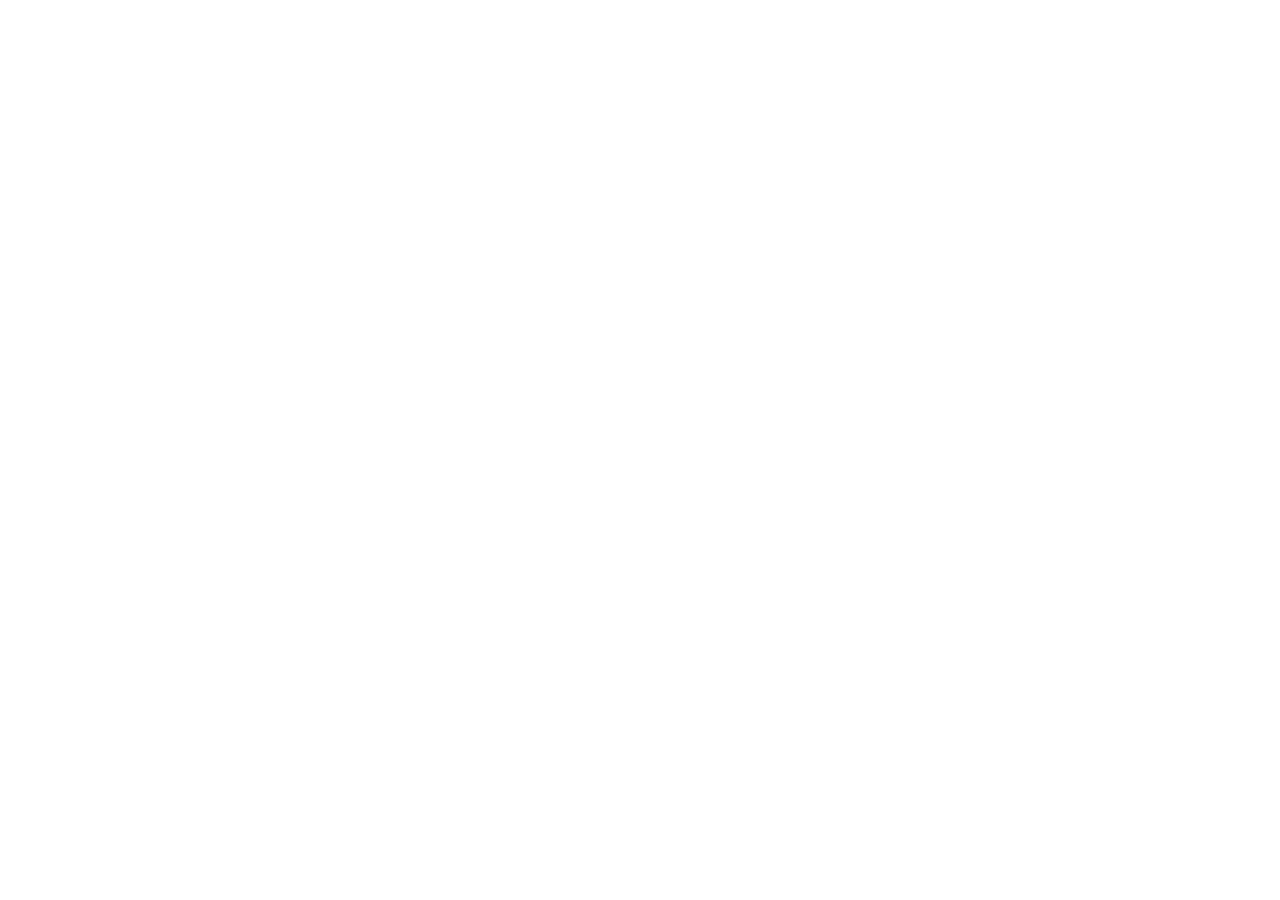
==== index.html @ 577c069d "xay dung layout" ====
<!doctype html>
<html lang="en">
  <head>
    <meta charset="UTF-8" />
    <meta name="viewport" content="width=device-width, initial-scale=1.0" />
    <title>
      ES2025 JavaScript: Patterns và Libraries Hot Nhất Cho Developer Việt 2026
    </title>
    <link rel="stylesheet" href="./css/reset.css" />
    <link rel="stylesheet" href="./css/styles.css" />
  </head>
  <body>
    <header class="header">
      <div class="container">
        <nav class="navbar"></nav>
      </div>
    </header>
    <main></main>
    <footer></footer>
  </body>
</html>
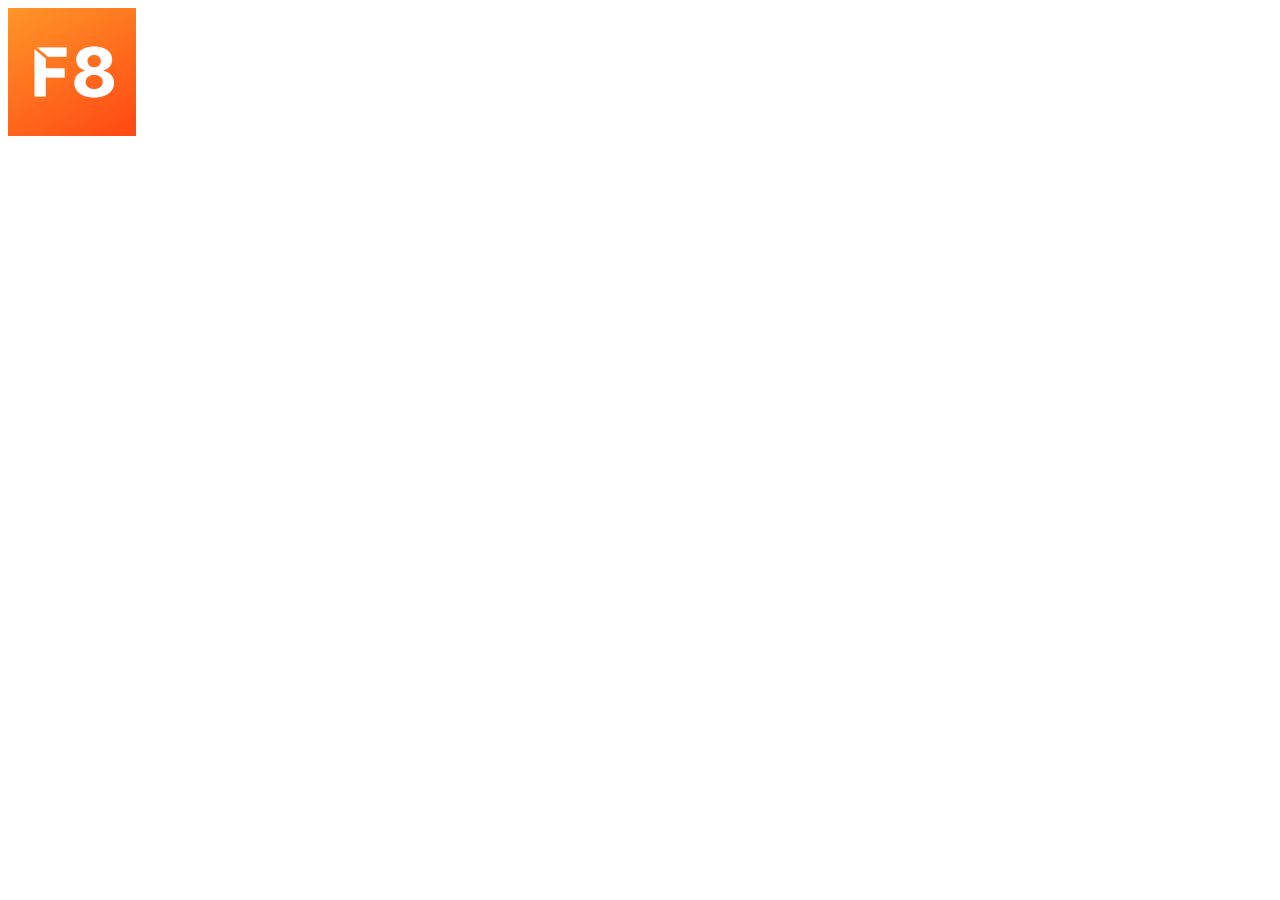
==== commit b61c0e72: "test" ====
--- a/index.html
+++ b/index.html
@@ -12,7 +12,11 @@
   <body>
     <header class="header">
       <div class="container">
-        <nav class="navbar"></nav>
+        <nav class="navbar">
+          <div class="navbar__logo">
+            <img src="./assets/img/694743c405102.png" alt="" />
+          </div>
+        </nav>
       </div>
     </header>
     <main></main>
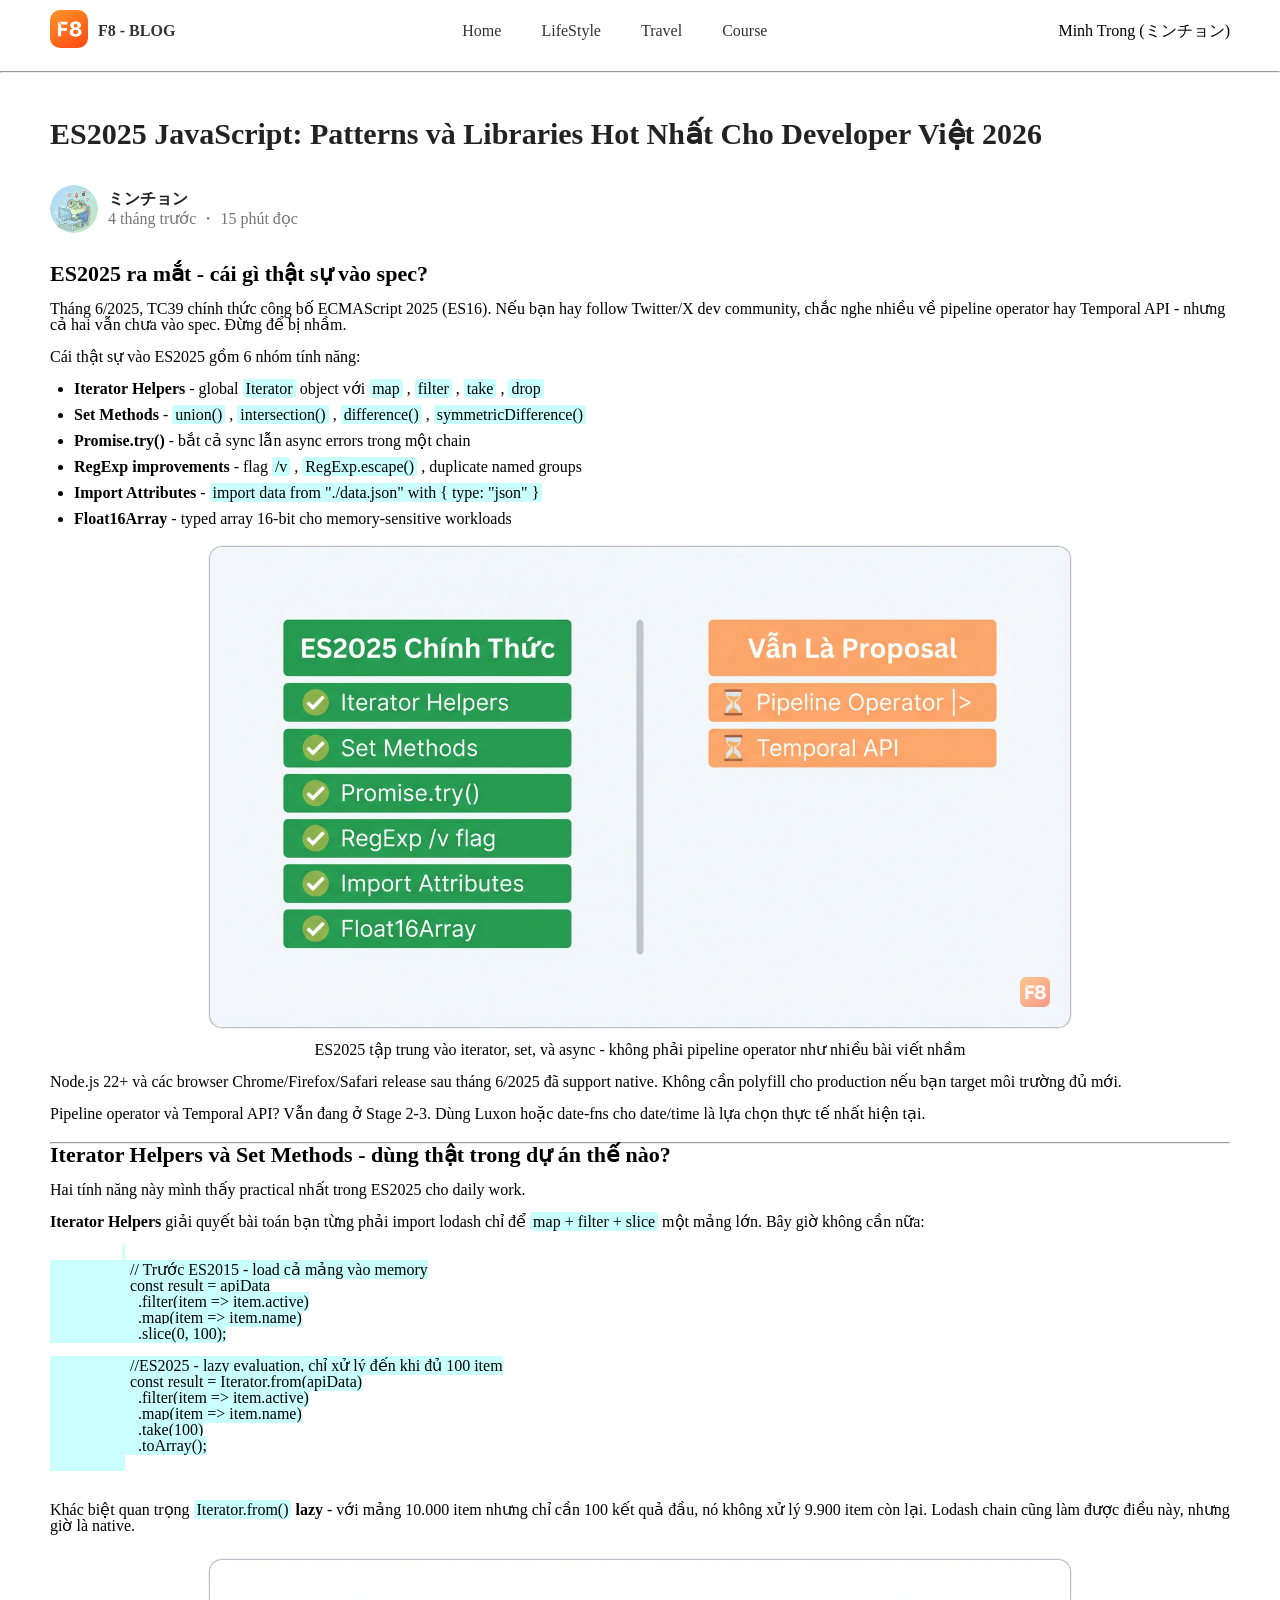
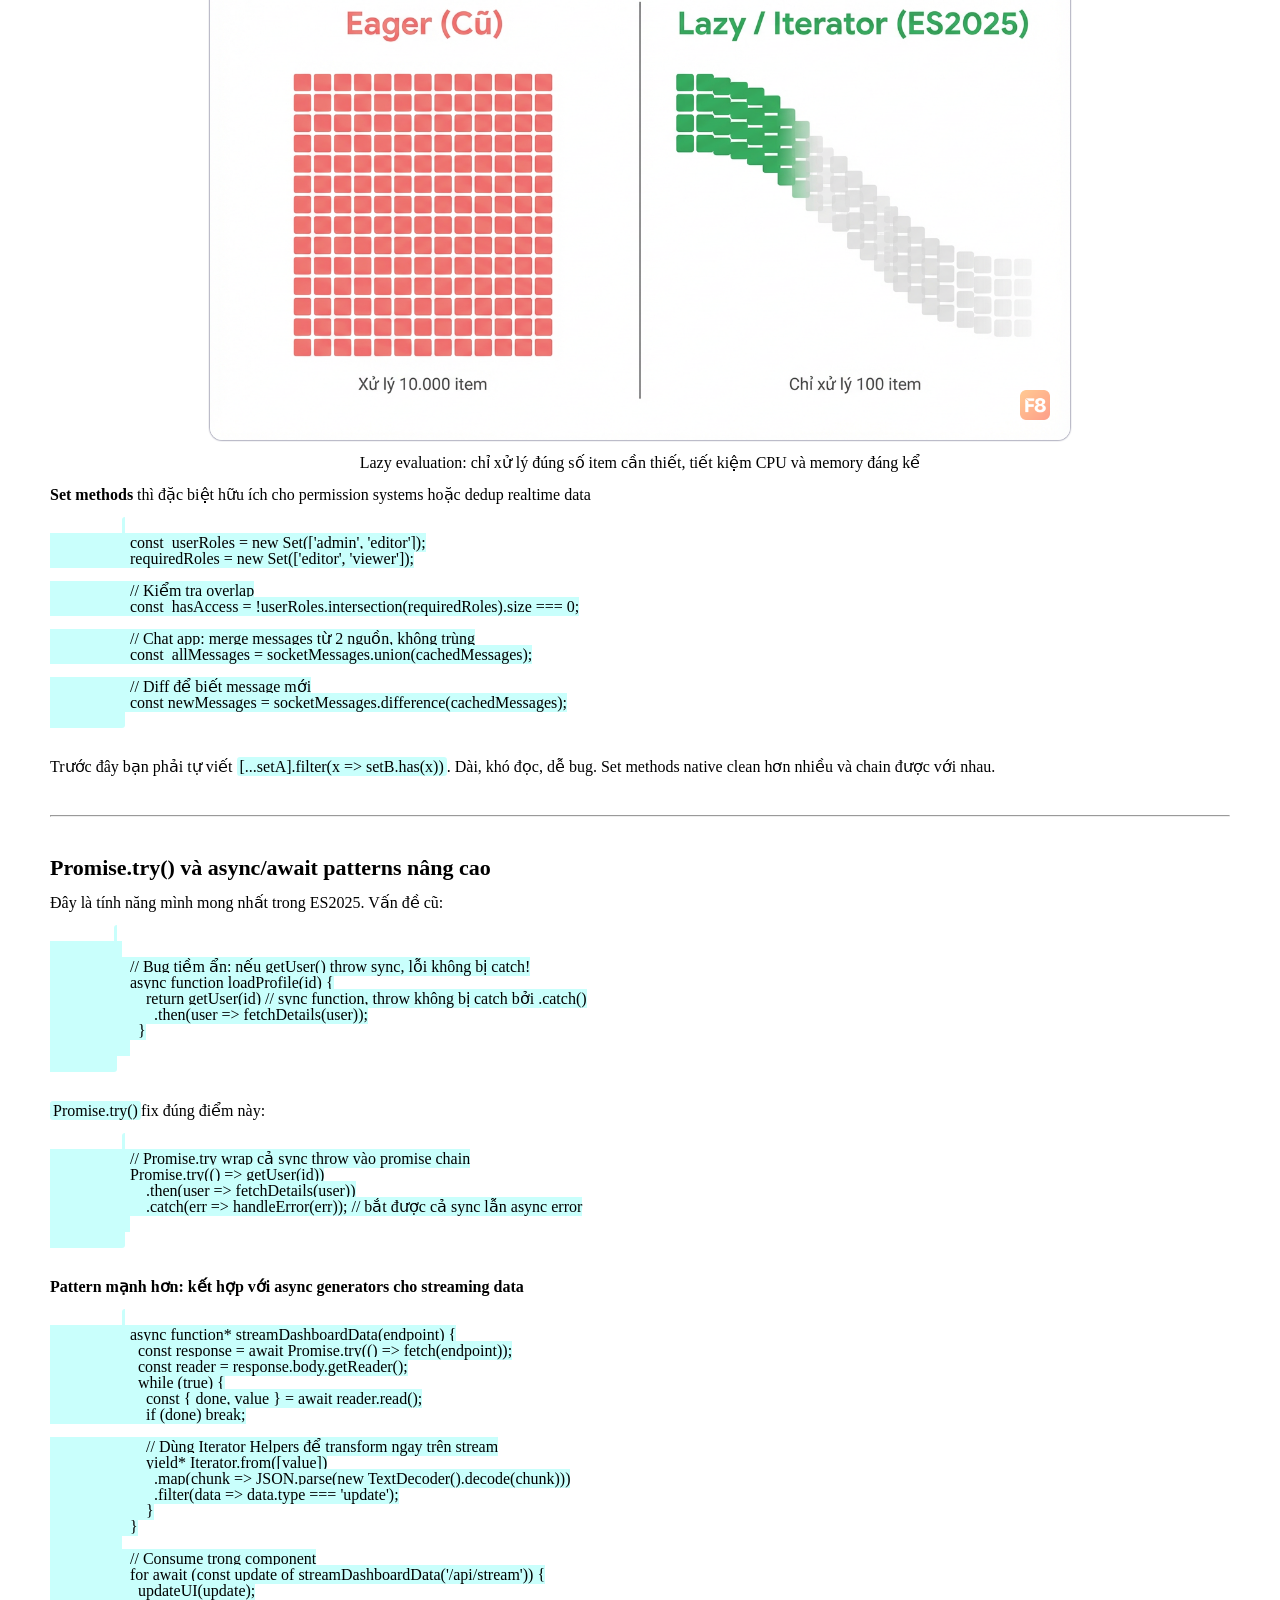
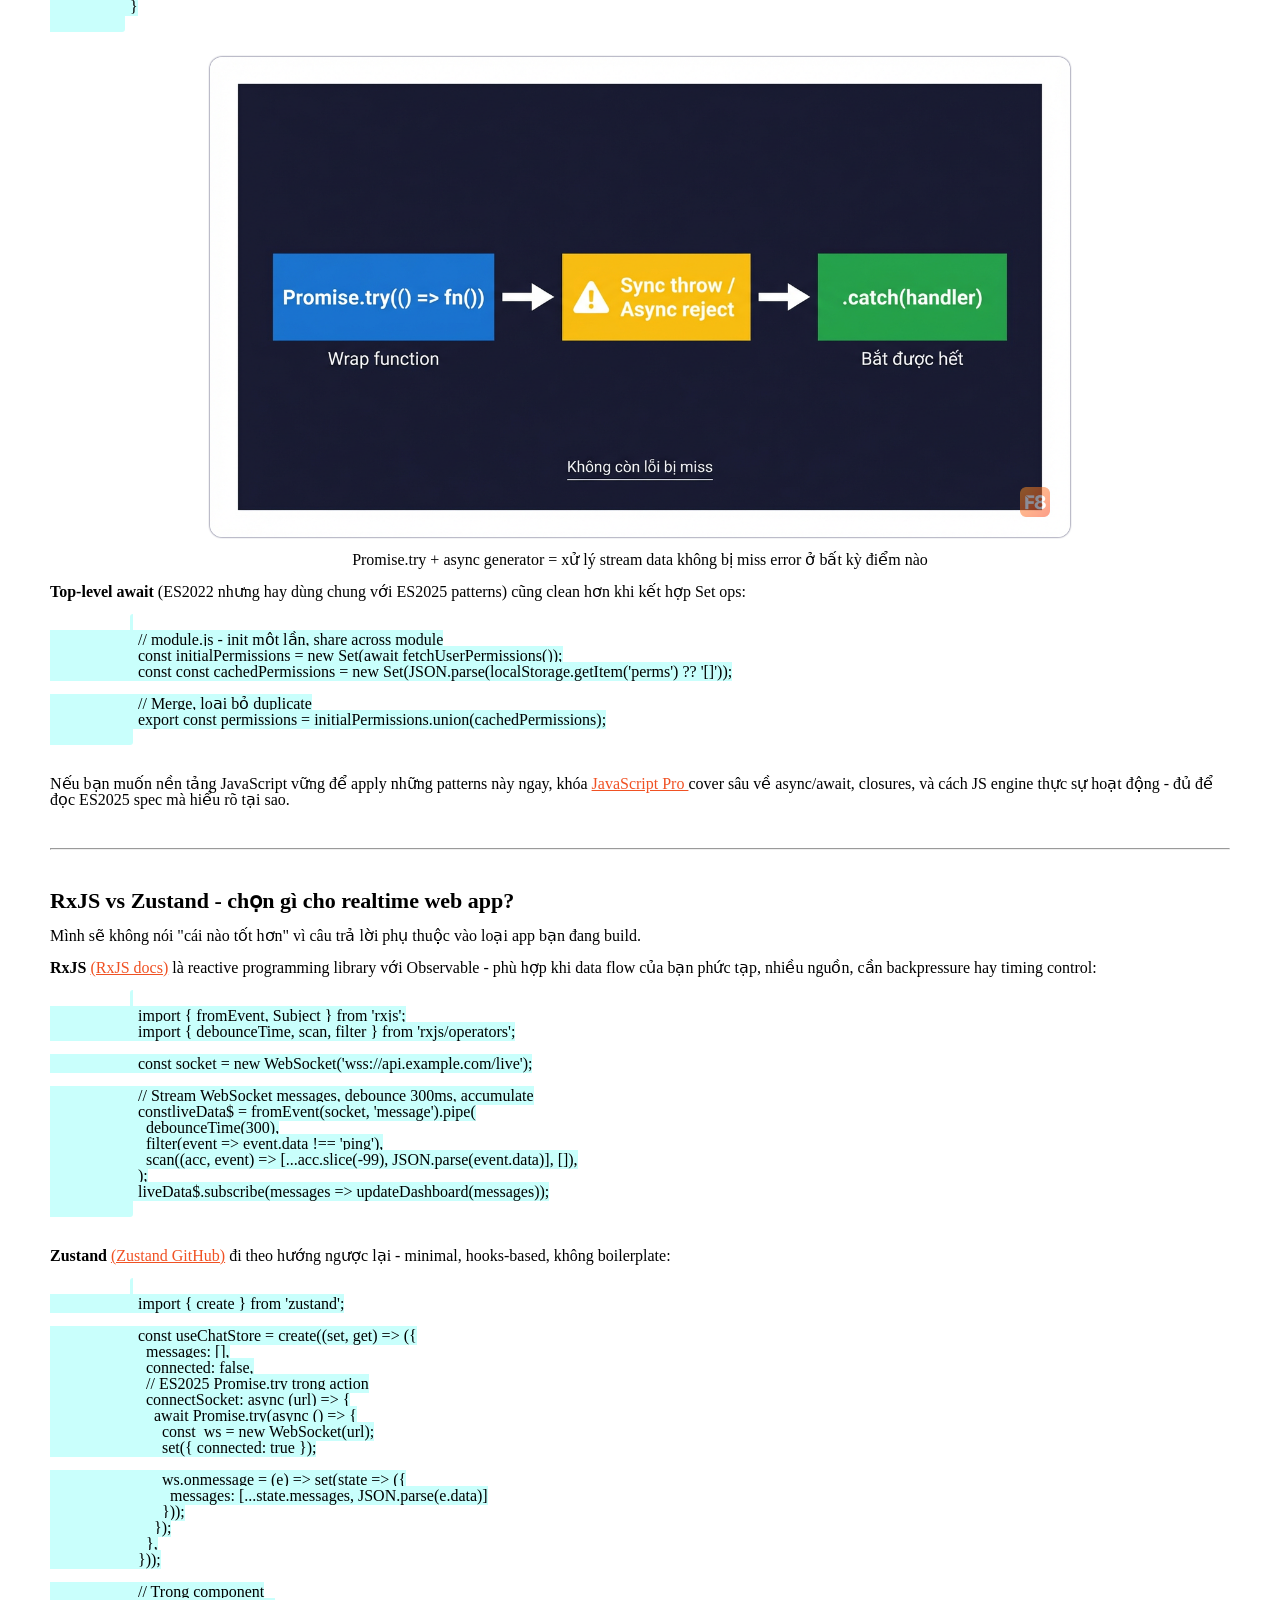
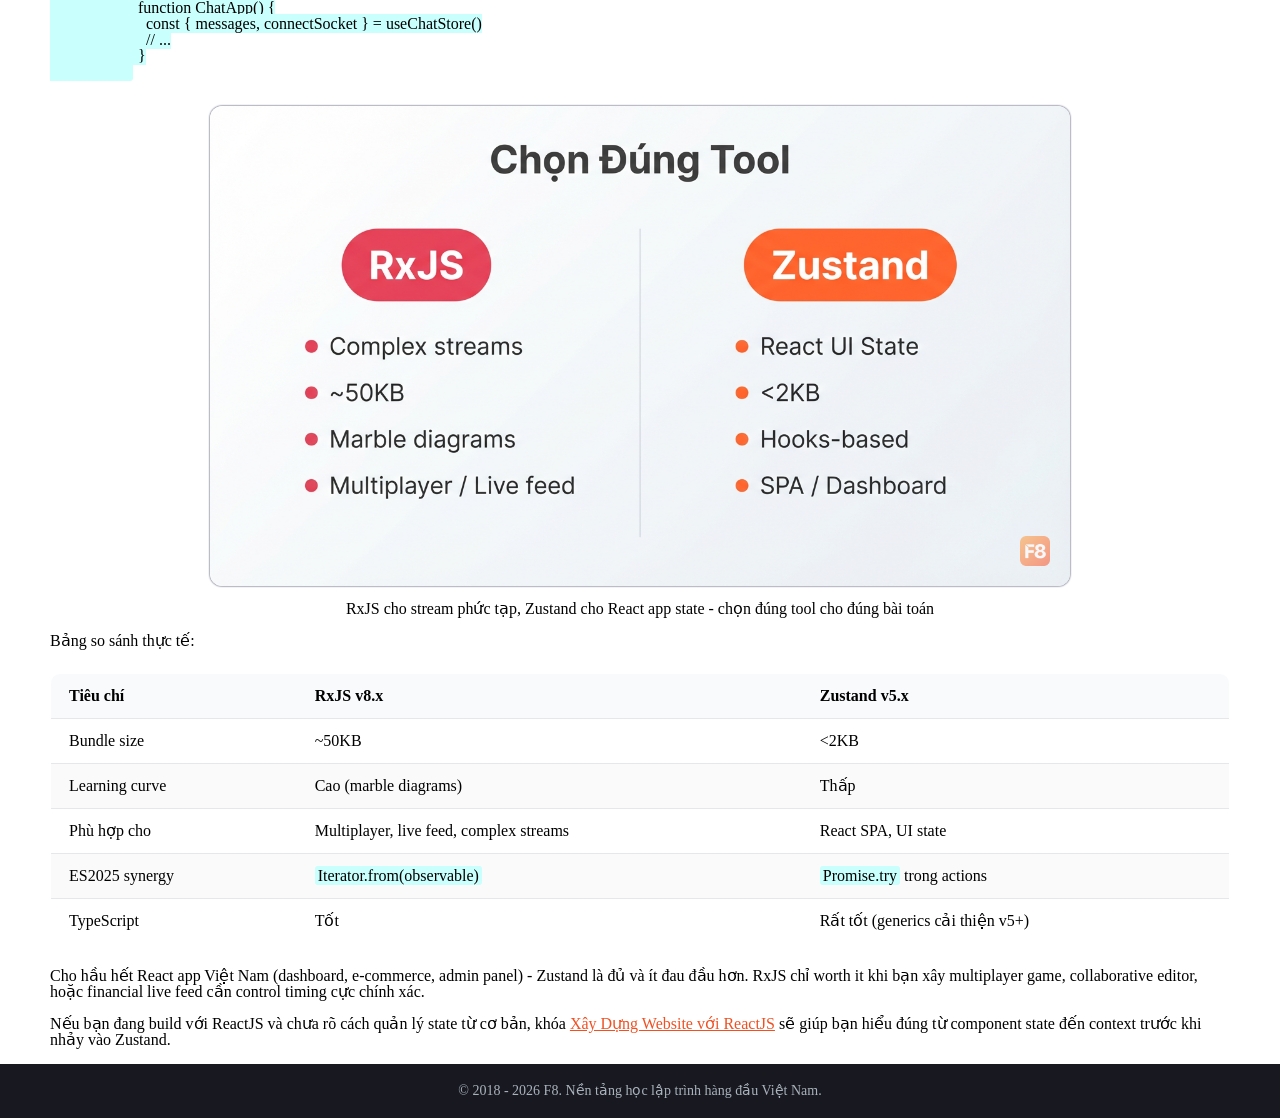
==== commit e4cfd0e1: "complete blog page" ====
--- a/index.html
+++ b/index.html
@@ -1,25 +1,520 @@
 <!doctype html>
-<html lang="en">
+<html lang="vi">
   <head>
     <meta charset="UTF-8" />
     <meta name="viewport" content="width=device-width, initial-scale=1.0" />
     <title>
       ES2025 JavaScript: Patterns và Libraries Hot Nhất Cho Developer Việt 2026
     </title>
-    <link rel="stylesheet" href="./css/reset.css" />
-    <link rel="stylesheet" href="./css/styles.css" />
+    <link rel="stylesheet" href="./assets/css/reset.css" />
+    <link rel="stylesheet" href="./assets/css/styles.css" />
+    <link
+      rel="stylesheet"
+      href="https://cdn.jsdelivr.net/npm/prismjs@1.30.0/themes/prism.min.css"
+    />
   </head>
   <body>
     <header class="header">
       <div class="container">
         <nav class="navbar">
-          <div class="navbar__logo">
-            <img src="./assets/img/694743c405102.png" alt="" />
+          <div class="logo">
+            <a href="!#">
+              <img src="./assets/img/694743c405102.png" alt="" />
+            </a>
+            <h1>
+              <a href="#">
+                <span> F8 - BLOG </span>
+              </a>
+            </h1>
+          </div>
+
+          <ul class="nav__list">
+            <li>
+              <a href="#">Home</a>
+            </li>
+            <li>
+              <a href="#">LifeStyle</a>
+            </li>
+            <li>
+              <a href="#">Travel</a>
+            </li>
+            <li>
+              <a href="#">Course</a>
+            </li>
+          </ul>
+
+          <div class="nav__user">
+            <a href="#">
+              <img src="" alt="" />
+            </a>
+            <span>Minh Trong (ミンチョン)</span>
           </div>
         </nav>
       </div>
     </header>
-    <main></main>
-    <footer></footer>
+
+    <hr />
+
+    <main>
+      <div>
+        <article class="blog">
+          <div class="container">
+            <h1 class="blog__title">
+              ES2025 JavaScript: Patterns và Libraries Hot Nhất Cho Developer
+              Việt 2026
+            </h1>
+
+            <div class="blog__author">
+              <a href="#">
+                <img src="./assets/img/699181d60839d.png" alt="" />
+              </a>
+              <div class="blog__author-name">
+                <a href="#">
+                  <span>ミンチョン</span>
+                </a>
+                <p>
+                  4 tháng trước
+                  <span>・</span>
+                  <span>15 phút đọc</span>
+                </p>
+              </div>
+            </div>
+
+            <div class="blog__content">
+              <h2 class="blog__heading">
+                ES2025 ra mắt - cái gì thật sự vào spec?
+              </h2>
+
+              <p>
+                Tháng 6/2025, TC39 chính thức công bố ECMAScript 2025 (ES16).
+                Nếu bạn hay follow Twitter/X dev community, chắc nghe nhiều về
+                pipeline operator hay Temporal API - nhưng cả hai vẫn chưa vào
+                spec. Đừng để bị nhầm.
+              </p>
+
+              <p>Cái thật sự vào ES2025 gồm 6 nhóm tính năng:</p>
+
+              <ul>
+                <li>
+                  <strong>Iterator Helpers</strong>
+                  - global
+                  <code>Iterator</code>
+                  object với
+                  <code>map</code>
+                  ,
+                  <code>filter</code>
+                  ,
+                  <code>take</code>
+                  ,
+                  <code>drop</code>
+                </li>
+                <li>
+                  <strong>Set Methods</strong>
+                  -
+                  <code>union()</code>
+                  ,
+                  <code>intersection()</code>
+                  ,
+                  <code>difference()</code>
+                  ,
+                  <code>symmetricDifference() </code>
+                </li>
+                <li>
+                  <strong>Promise.try()</strong>
+                  - bắt cả sync lẫn async errors trong một chain
+                </li>
+                <li>
+                  <strong>RegExp improvements</strong>
+                  - flag
+                  <code>/v</code>
+                  ,
+                  <code>RegExp.escape()</code>
+                  , duplicate named groups
+                </li>
+                <li>
+                  <strong>Import Attributes</strong>
+                  -
+                  <code
+                    >import data from "./data.json" with { type: "json" }</code
+                  >
+                </li>
+                <li>
+                  <strong>Float16Array</strong>
+                  - typed array 16-bit cho memory-sensitive workloads
+                </li>
+              </ul>
+
+              <div class="blog__img">
+                <figure>
+                  <img
+                    src="./assets/img/section_0_260323080636_69c0921c0cf292.71514803.png"
+                    alt=""
+                  />
+                  <figcaption>
+                    <em>
+                      ES2025 tập trung vào iterator, set, và async - không phải
+                      pipeline operator như nhiều bài viết nhầm
+                    </em>
+                  </figcaption>
+                </figure>
+              </div>
+
+              <p>
+                Node.js 22+ và các browser Chrome/Firefox/Safari release sau
+                tháng 6/2025 đã support native. Không cần polyfill cho
+                production nếu bạn target môi trường đủ mới.
+              </p>
+
+              <p>
+                Pipeline operator và Temporal API? Vẫn đang ở Stage 2-3. Dùng
+                Luxon hoặc date-fns cho date/time là lựa chọn thực tế nhất hiện
+                tại.
+              </p>
+
+              <hr />
+
+              <h2 class="blog__heading">
+                Iterator Helpers và Set Methods - dùng thật trong dự án thế nào?
+              </h2>
+
+              <p>
+                Hai tính năng này mình thấy practical nhất trong ES2025 cho
+                daily work.
+              </p>
+
+              <p>
+                <strong>Iterator Helpers</strong>
+                giải quyết bài toán bạn từng phải import lodash chỉ để
+                <code>map + filter + slice</code>
+                một mảng lớn. Bây giờ không cần nữa:
+              </p>
+
+              <div class="blog__code">
+                <pre class="language-javascript">
+                  <code class="language-javascript">
+                    <span>// Trước ES2015 - load cả mảng vào memory</span>
+                    <span>const</span> result = apiData
+                      .filter(item => item.active)
+                      .map(item => item.name)
+                      .slice(0, 100);
+
+                    <span>//ES2025 - lazy evaluation, chỉ xử lý đến khi đủ 100 item</span>
+                    <span>const</span> result = Iterator.from(apiData)
+                      .filter(item => item.active)
+                      .map(item => item.name)
+                      .take(100)
+                      .toArray();
+                  </code>
+                </pre>
+              </div>
+
+              <p>
+                Khác biệt quan trọng
+                <code>Iterator.from()</code>
+                <strong>lazy</strong>
+                - với mảng 10.000 item nhưng chỉ cần 100 kết quả đầu, nó không
+                xử lý 9.900 item còn lại. Lodash chain cũng làm được điều này,
+                nhưng giờ là native.
+              </p>
+
+              <div class="blog__img">
+                <figure>
+                  <img src="./assets/img/img1.png" alt="" />
+                  <figcaption>
+                    <em>
+                      Lazy evaluation: chỉ xử lý đúng số item cần thiết, tiết
+                      kiệm CPU và memory đáng kể
+                    </em>
+                  </figcaption>
+                </figure>
+              </div>
+
+              <p>
+                <strong>Set methods </strong>
+                thì đặc biệt hữu ích cho permission systems hoặc dedup realtime
+                data
+              </p>
+
+              <div class="blog__code">
+                <pre class="language-javascript">
+                  <code class="language-javascript">
+                    <span>const </span> userRoles = new Set(['admin', 'editor']);
+                    <span>requiredRoles</span> = new Set(['editor', 'viewer']);
+
+                    <span>// Kiểm tra overlap</span>
+                    <span>const </span> hasAccess = !userRoles.intersection(requiredRoles).size === 0;
+
+                    <span>// Chat app: merge messages từ 2 nguồn, không trùng</span>
+                    <span>const </span> allMessages = socketMessages.union(cachedMessages);
+
+                    <span>// Diff để biết message mới</span>
+                    <span>const</span> newMessages = socketMessages.difference(cachedMessages);
+                  </code>
+                </pre>
+              </div>
+
+              <p>
+                Trước đây bạn phải tự viết
+                <code>[...setA].filter(x => setB.has(x))</code>. Dài, khó đọc,
+                dễ bug. Set methods native clean hơn nhiều và chain được với
+                nhau.
+              </p>
+
+              <hr />
+
+              <h2 class="blog__heading">
+                Promise.try() và async/await patterns nâng cao
+              </h2>
+
+              <p>Đây là tính năng mình mong nhất trong ES2025. Vấn đề cũ:</p>
+
+              <div class="blog__code">
+                <pre class="language-javascript">
+                <code class="language-javascript">
+                  <span>
+                    // Bug tiềm ẩn: nếu getUser() throw sync, lỗi không bị catch!</span>
+                    <span>async function loadProfile(id) {
+                        return getUser(id) // sync function, throw không bị catch bởi .catch()
+                          .then(user => fetchDetails(user));
+                      }
+                    </span>
+                </code>
+              </pre>
+              </div>
+
+              <p><code>Promise.try()</code>fix đúng điểm này:</p>
+
+              <div class="blog-code">
+                <pre class="language-javascript">
+                  <code class="language-javascript">
+                    <span>// Promise.try wrap cả sync throw vào promise chain</span>
+                    <span>Promise.try(() => getUser(id))
+                        .then(user => fetchDetails(user))
+                        .catch(err => handleError(err)); // bắt được cả sync lẫn async error
+                    </span>
+                  </code>
+                </pre>
+              </div>
+
+              <p>
+                <strong
+                  >Pattern mạnh hơn: kết hợp với async generators cho streaming
+                  data
+                </strong>
+              </p>
+
+              <div class="blog-code">
+                <pre class="language-javascript">
+                  <code class="language-javascript">
+                    <span>async function* streamDashboardData(endpoint) {
+                      const response = await Promise.try(() => fetch(endpoint));
+                      const reader = response.body.getReader();
+                      while (true) {
+                        const { done, value } = await reader.read();
+                        if (done) break;
+
+                        // Dùng Iterator Helpers để transform ngay trên stream
+                        yield* Iterator.from([value])
+                          .map(chunk => JSON.parse(new TextDecoder().decode(chunk)))
+                          .filter(data => data.type === 'update');
+                        }
+                    }
+                  
+                    // Consume trong component
+                    for await (const update of streamDashboardData('/api/stream')) {
+                      updateUI(update);
+                    }</span>
+                  </code>
+                </pre>
+              </div>
+
+              <div class="blog__img">
+                <figure>
+                  <img src="./assets/img/img2.png" alt="" />
+                  <figcaption>
+                    <em>
+                      Promise.try + async generator = xử lý stream data không bị
+                      miss error ở bất kỳ điểm nào
+                    </em>
+                  </figcaption>
+                </figure>
+              </div>
+
+              <p>
+                <strong>Top-level await</strong>
+                (ES2022 nhưng hay dùng chung với ES2025 patterns) cũng clean hơn
+                khi kết hợp Set ops:
+              </p>
+
+              <div class="blog-code">
+                <pre class="language-javascript">
+                    <code class="language-javascript">
+                      <span>// module.js - init một lần, share across module</span>
+                      <span>const</span> initialPermissions = new Set(await fetchUserPermissions());
+                      <span>const</span> const cachedPermissions = new Set(JSON.parse(localStorage.getItem('perms') ?? '[]'));
+
+                      <span>// Merge, loại bỏ duplicate</span>
+                      <span>export const</span> permissions = initialPermissions.union(cachedPermissions);
+                    </code>
+                  </pre>
+              </div>
+
+              <p>
+                Nếu bạn muốn nền tảng JavaScript vững để apply những patterns
+                này ngay, khóa
+                <a href="#">JavaScript Pro </a>
+                cover sâu về async/await, closures, và cách JS engine thực sự
+                hoạt động - đủ để đọc ES2025 spec mà hiểu rõ tại sao.
+              </p>
+
+              <hr />
+
+              <h2 class="blog__heading">
+                RxJS vs Zustand - chọn gì cho realtime web app?
+              </h2>
+              <p>
+                Mình sẽ không nói "cái nào tốt hơn" vì câu trả lời phụ thuộc vào
+                loại app bạn đang build.
+              </p>
+
+              <p>
+                <strong>RxJS</strong>
+                <a href="#">(RxJS docs)</a>
+                là reactive programming library với Observable - phù hợp khi
+                data flow của bạn phức tạp, nhiều nguồn, cần backpressure hay
+                timing control:
+              </p>
+
+              <div class="blog-code">
+                <pre class="language-javascript">
+                    <code class="language-javascript">
+                      <span>import { fromEvent, Subject } from 'rxjs';</span>
+                      <span>import { debounceTime, scan, filter } from 'rxjs/operators';</span>
+
+                      <span>const</span> socket = new WebSocket('wss://api.example.com/live');
+
+                      <span>// Stream WebSocket messages, debounce 300ms, accumulate</span>
+                      <span>const</span>liveData$ = fromEvent(socket, 'message').pipe(
+                        debounceTime(300),
+                        filter(event => event.data !== 'ping'),
+                        scan((acc, event) => [...acc.slice(-99), JSON.parse(event.data)], []),
+                      );
+                      <span>liveData$.subscribe(messages => updateDashboard(messages));</span>
+                    </code>
+                  </pre>
+              </div>
+
+              <p>
+                <strong>Zustand</strong>
+                <a href="#">(Zustand GitHub)</a>
+                đi theo hướng ngược lại - minimal, hooks-based, không
+                boilerplate:
+              </p>
+
+              <div class="blog-code">
+                <pre class="language-javascript">
+                    <code class="language-javascript">
+                      <span>import { create } from 'zustand';</span>
+
+                      <span>const</span> useChatStore = create((set, get) => ({
+                        messages: [],
+                        connected: false,
+                        <span>// ES2025 Promise.try trong action</span>
+                        <span>connectSocket: async (url) => {
+                          await Promise.try(async () => {
+                            <span>const </span> ws = new WebSocket(url);
+                            set({ connected: true });
+
+                            ws.onmessage = (e) => set(state => ({
+                              messages: [...state.messages, JSON.parse(e.data)]
+                            }));
+                          });
+                        },</span>
+                      }));
+
+                      <span>// Trong component</span>
+                      <span>function ChatApp() {
+                        const { messages, connectSocket } = useChatStore()
+                        // ...
+                      }</span>
+                    </code>
+                  </pre>
+              </div>
+
+              <div class="blog__img">
+                <figure>
+                  <img src="./assets/img/img3.png" alt="" />
+                  <figcaption>
+                    <em
+                      >RxJS cho stream phức tạp, Zustand cho React app state -
+                      chọn đúng tool cho đúng bài toán</em
+                    >
+                  </figcaption>
+                </figure>
+              </div>
+
+              <p>Bảng so sánh thực tế:</p>
+              <table>
+                <thead>
+                  <tr>
+                    <th>Tiêu chí</th>
+                    <th>RxJS v8.x</th>
+                    <th>Zustand v5.x</th>
+                  </tr>
+                </thead>
+                <tbody>
+                  <tr>
+                    <td>Bundle size</td>
+                    <td>~50KB</td>
+                    <td>&lt;2KB</td>
+                  </tr>
+                  <tr>
+                    <td>Learning curve</td>
+                    <td>Cao (marble diagrams)</td>
+                    <td>Thấp</td>
+                  </tr>
+                  <tr>
+                    <td>Phù hợp cho</td>
+                    <td>Multiplayer, live feed, complex streams</td>
+                    <td>React SPA, UI state</td>
+                  </tr>
+                  <tr>
+                    <td>ES2025 synergy</td>
+                    <td><code>Iterator.from(observable)</code></td>
+                    <td><code>Promise.try</code> trong actions</td>
+                  </tr>
+                  <tr>
+                    <td>TypeScript</td>
+                    <td>Tốt</td>
+                    <td>Rất tốt (generics cải thiện v5+)</td>
+                  </tr>
+                </tbody>
+              </table>
+
+              <p>
+                Cho hầu hết React app Việt Nam (dashboard, e-commerce, admin
+                panel) - Zustand là đủ và ít đau đầu hơn. RxJS chỉ worth it khi
+                bạn xây multiplayer game, collaborative editor, hoặc financial
+                live feed cần control timing cực chính xác.
+              </p>
+
+              <p>
+                Nếu bạn đang build với ReactJS và chưa rõ cách quản lý state từ
+                cơ bản, khóa
+                <a href="#"> Xây Dựng Website với ReactJS</a>
+                sẽ giúp bạn hiểu đúng từ component state đến context trước khi
+                nhảy vào Zustand.
+              </p>
+            </div>
+          </div>
+        </article>
+      </div>
+    </main>
+    <footer>
+      <p>© 2018 - 2026 F8. Nền tảng học lập trình hàng đầu Việt Nam.</p>
+    </footer>
+
+    <script src="https://cdn.jsdelivr.net/npm/prismjs@1.30.0/components/prism-core.min.js"></script>
+    <script src="https://cdn.jsdelivr.net/npm/prismjs@1.30.0/plugins/autoloader/prism-autoloader.min.js"></script>
   </body>
 </html>
--- a/assets/css/styles.css
+++ b/assets/css/styles.css
@@ -0,0 +1,209 @@
+* {
+  box-sizing: border-box;
+}
+
+html {
+  font-size: 62.5%;
+}
+
+body {
+  font-size: 1.6rem;
+}
+
+a {
+  text-decoration: none;
+}
+
+.container {
+  width: 1180px;
+  max-width: calc(100% - 48px);
+  margin-left: auto;
+  margin-right: auto;
+}
+
+.navbar {
+  display: flex;
+  justify-content: space-between;
+  align-items: center;
+  margin-top: 10px;
+}
+
+.logo {
+  display: flex;
+  align-items: center;
+  gap: 10px;
+}
+
+.logo a {
+  color: #333;
+  font-weight: bold;
+}
+
+.logo img {
+  object-fit: contain;
+  flex-shrink: 0;
+  width: 3.8rem;
+  height: 3.8rem;
+  border-radius: 1rem;
+}
+
+.nav__list {
+  display: flex;
+  gap: 40px;
+}
+
+.nav__list a {
+  color: #333;
+}
+
+.blog__title {
+  color: #222;
+  margin-top: 40px;
+  font-size: 3rem;
+  font-weight: 700;
+  line-height: 1.4;
+}
+
+.blog__author {
+  display: flex;
+  align-items: center;
+  gap: 10px;
+  margin: 30px 0;
+}
+
+.blog__author img {
+  object-fit: cover;
+  border-radius: 50%;
+  width: 3em;
+  height: 3em;
+  display: block;
+}
+
+.blog__author-name > a > span {
+  margin-bottom: 4px;
+  font-size: 1.6rem;
+  color: #222;
+  font-weight: bold;
+  display: block;
+}
+
+.blog__author-name > p {
+  color: #757575;
+}
+
+code {
+  padding: 1px 3px;
+  border-radius: 3px;
+  background-color: #c9fffc;
+  word-break: keep-all;
+}
+
+figure > img {
+  max-width: 100%;
+  max-height: 480px;
+  box-shadow: 0 0 2px #003;
+  vertical-align: bottom;
+  border-radius: 12px;
+}
+
+.blog__heading {
+  font-size: 2.2rem;
+  font-weight: bold;
+}
+
+.blog__content a {
+  color: #f05123;
+  text-decoration: underline;
+}
+
+.blog__content > p {
+  margin: 16px 0;
+}
+
+.blog__content > p > strong {
+  font-weight: bold;
+}
+
+.blog__content > ul {
+  list-style: outside;
+  padding-left: 24px;
+}
+
+.blog__content > ul > li {
+  margin-bottom: 10px;
+}
+
+.blog__content > ul > li > strong {
+  font-weight: bold;
+}
+
+.blog__img {
+  text-align: center;
+}
+
+.blog__img figure {
+  display: inline-block;
+  margin: 0;
+}
+
+.blog__img img {
+  max-width: 100%;
+  margin-top: 10px;
+}
+
+.blog__img figcaption {
+  text-align: center;
+  margin-top: 15px;
+}
+
+hr {
+  margin: 40px 0;
+}
+
+hr:first-of-type {
+  margin: 0px 0px;
+  margin-top: 20px;
+}
+
+table {
+  width: 100%;
+  border-collapse: collapse;
+  margin: 24px 0;
+  overflow: hidden;
+  border-radius: 10px;
+  border: 1px solid #e5e7eb;
+}
+
+thead {
+  background: #f8fafc;
+}
+
+th,
+td {
+  padding: 14px 18px;
+  text-align: left;
+  border-bottom: 1px solid #e5e7eb;
+}
+
+th {
+  font-weight: 600;
+}
+
+tbody > tr:last-child > td {
+  border-bottom: none;
+}
+
+tbody > tr:nth-child(even) {
+  background: #fafafa;
+}
+
+footer {
+  color: #a9b3bb;
+  background-color: #181821;
+  padding: 20px 0px 20px;
+  font-size: 1.4rem;
+  overflow: hidden;
+}
+footer p {
+  text-align: center;
+}
